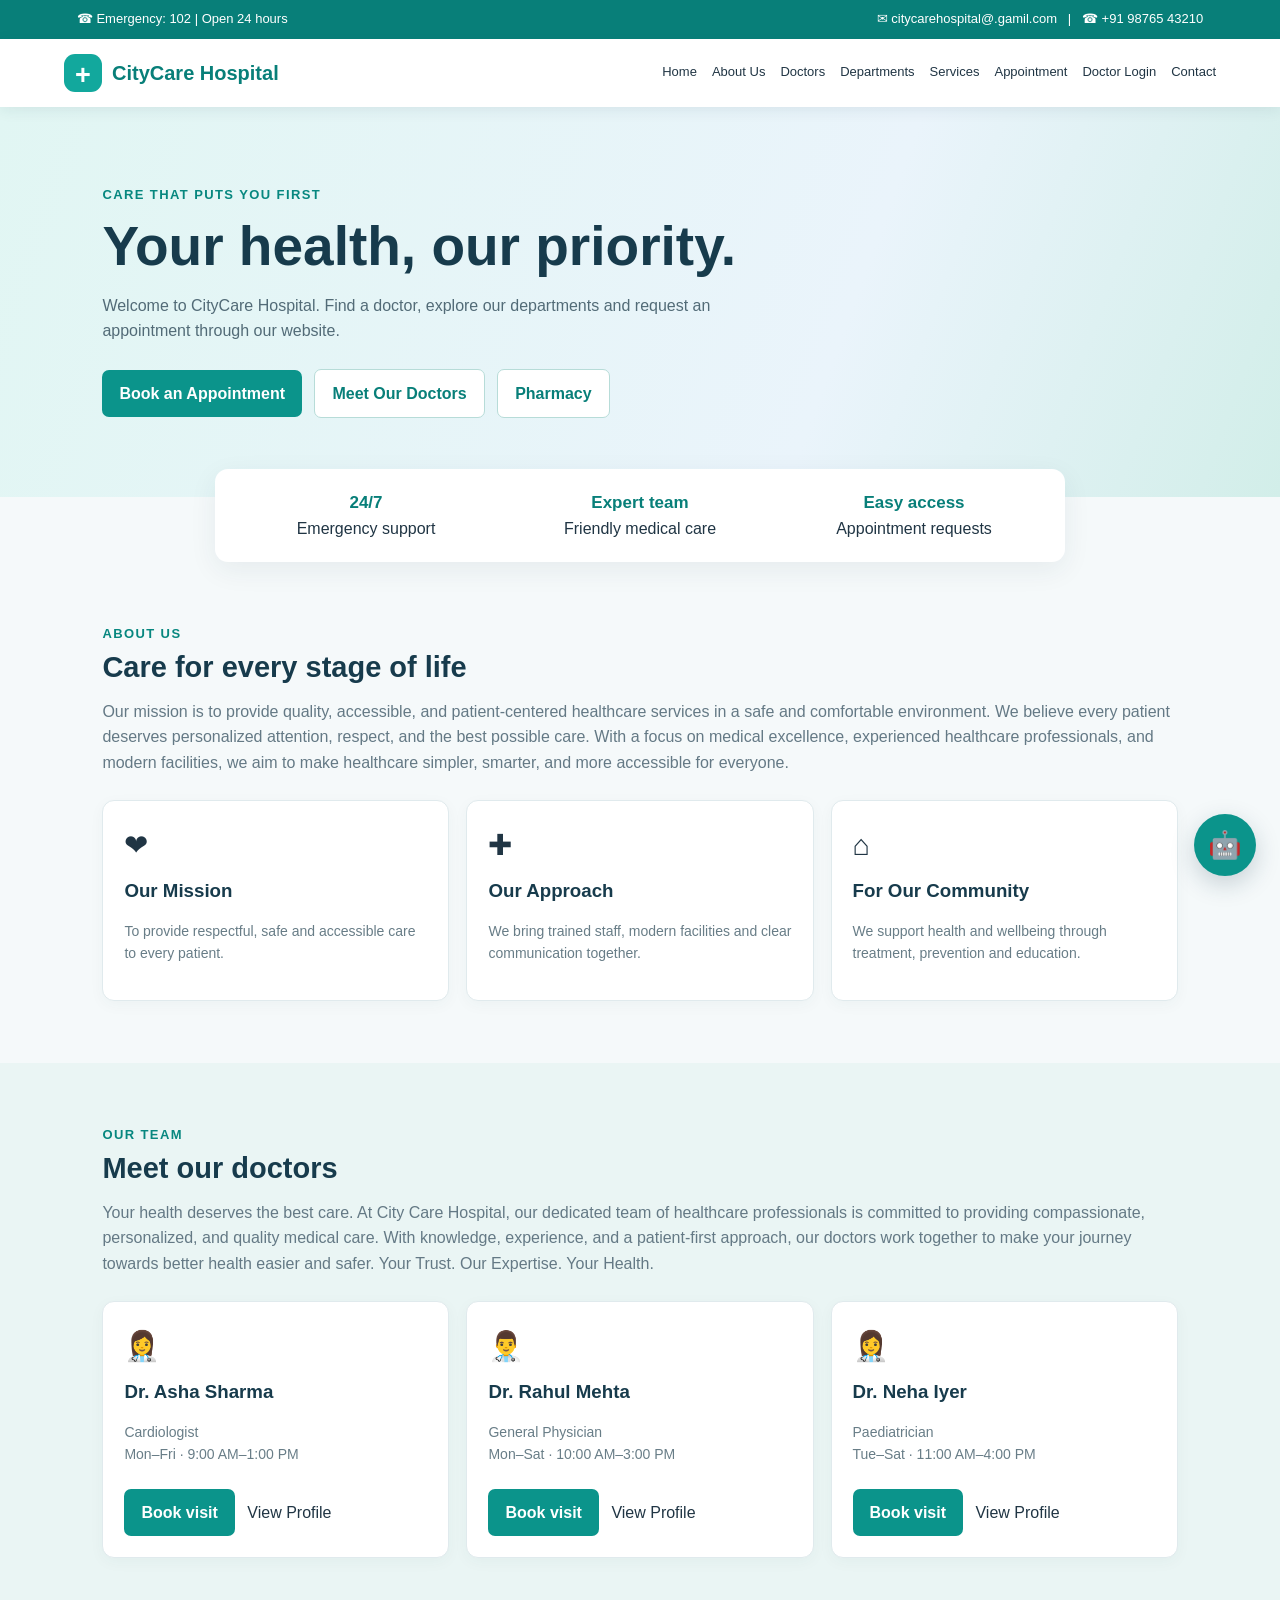
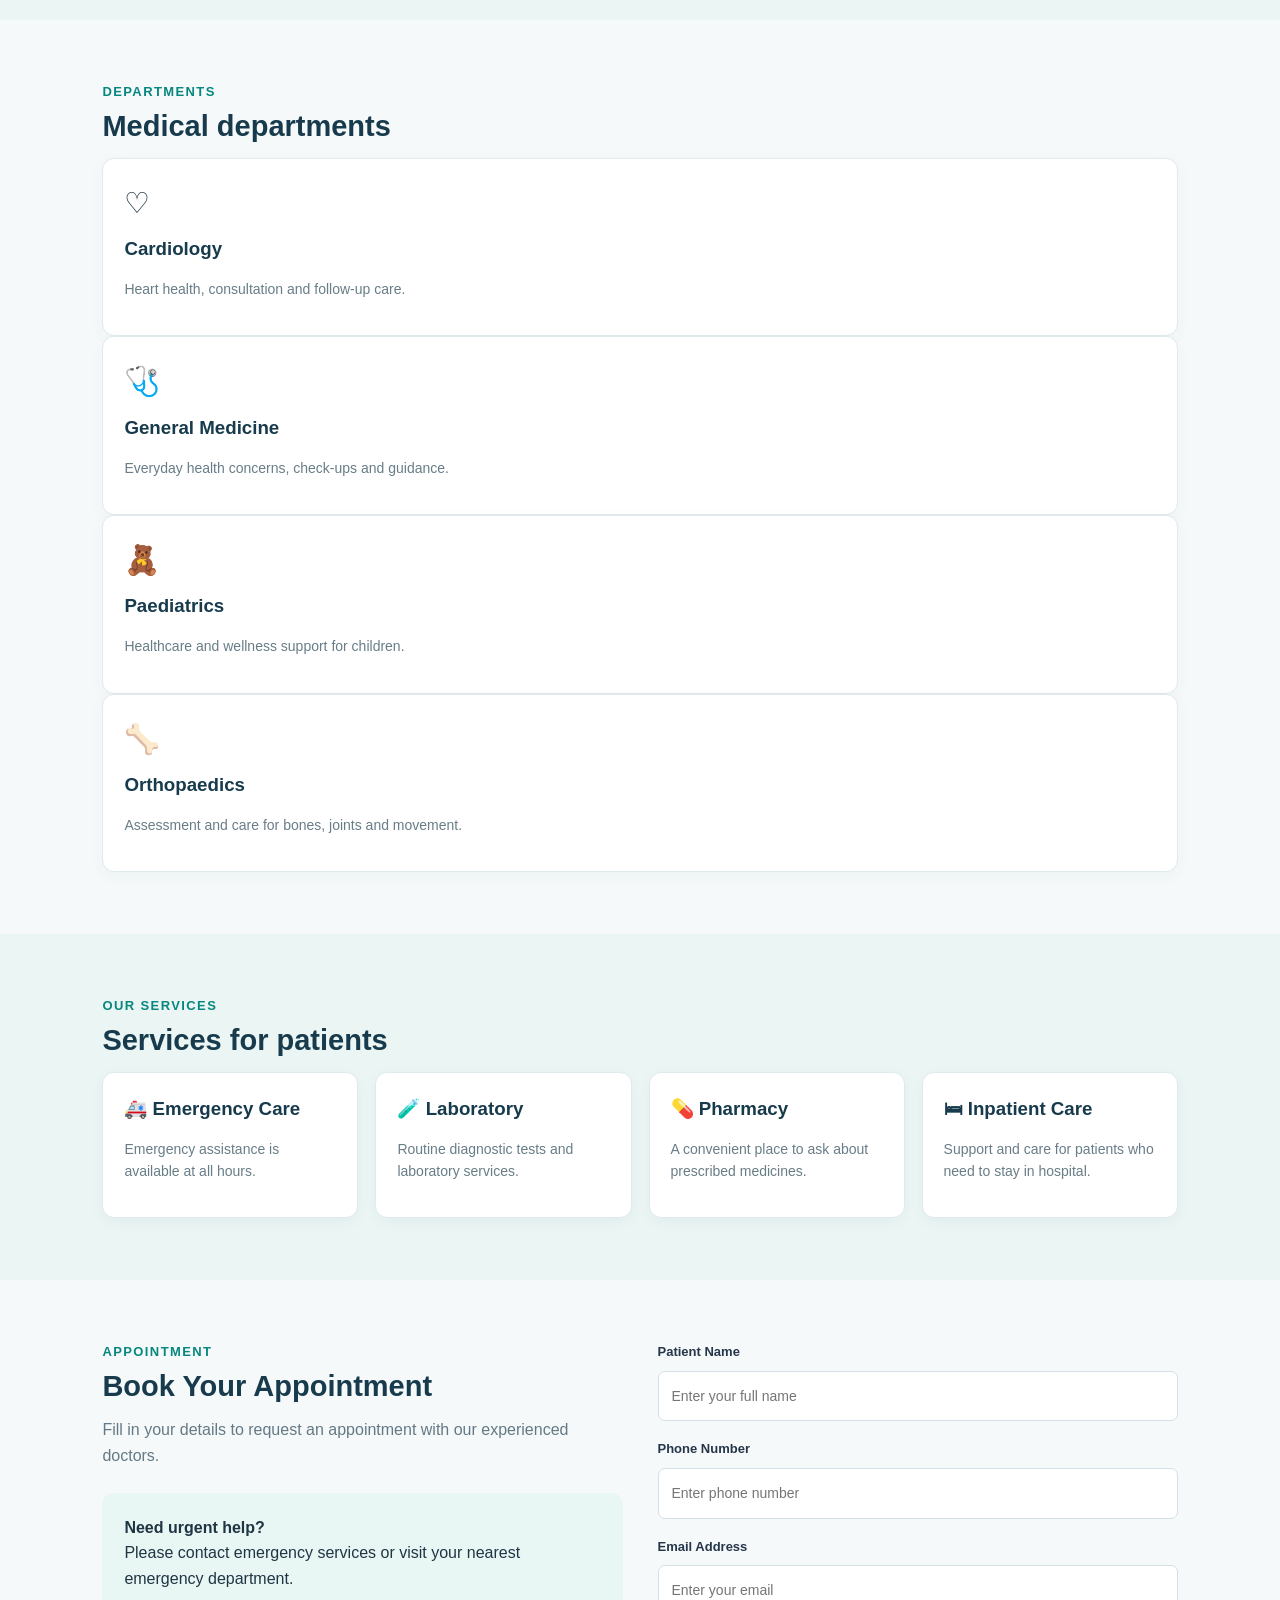
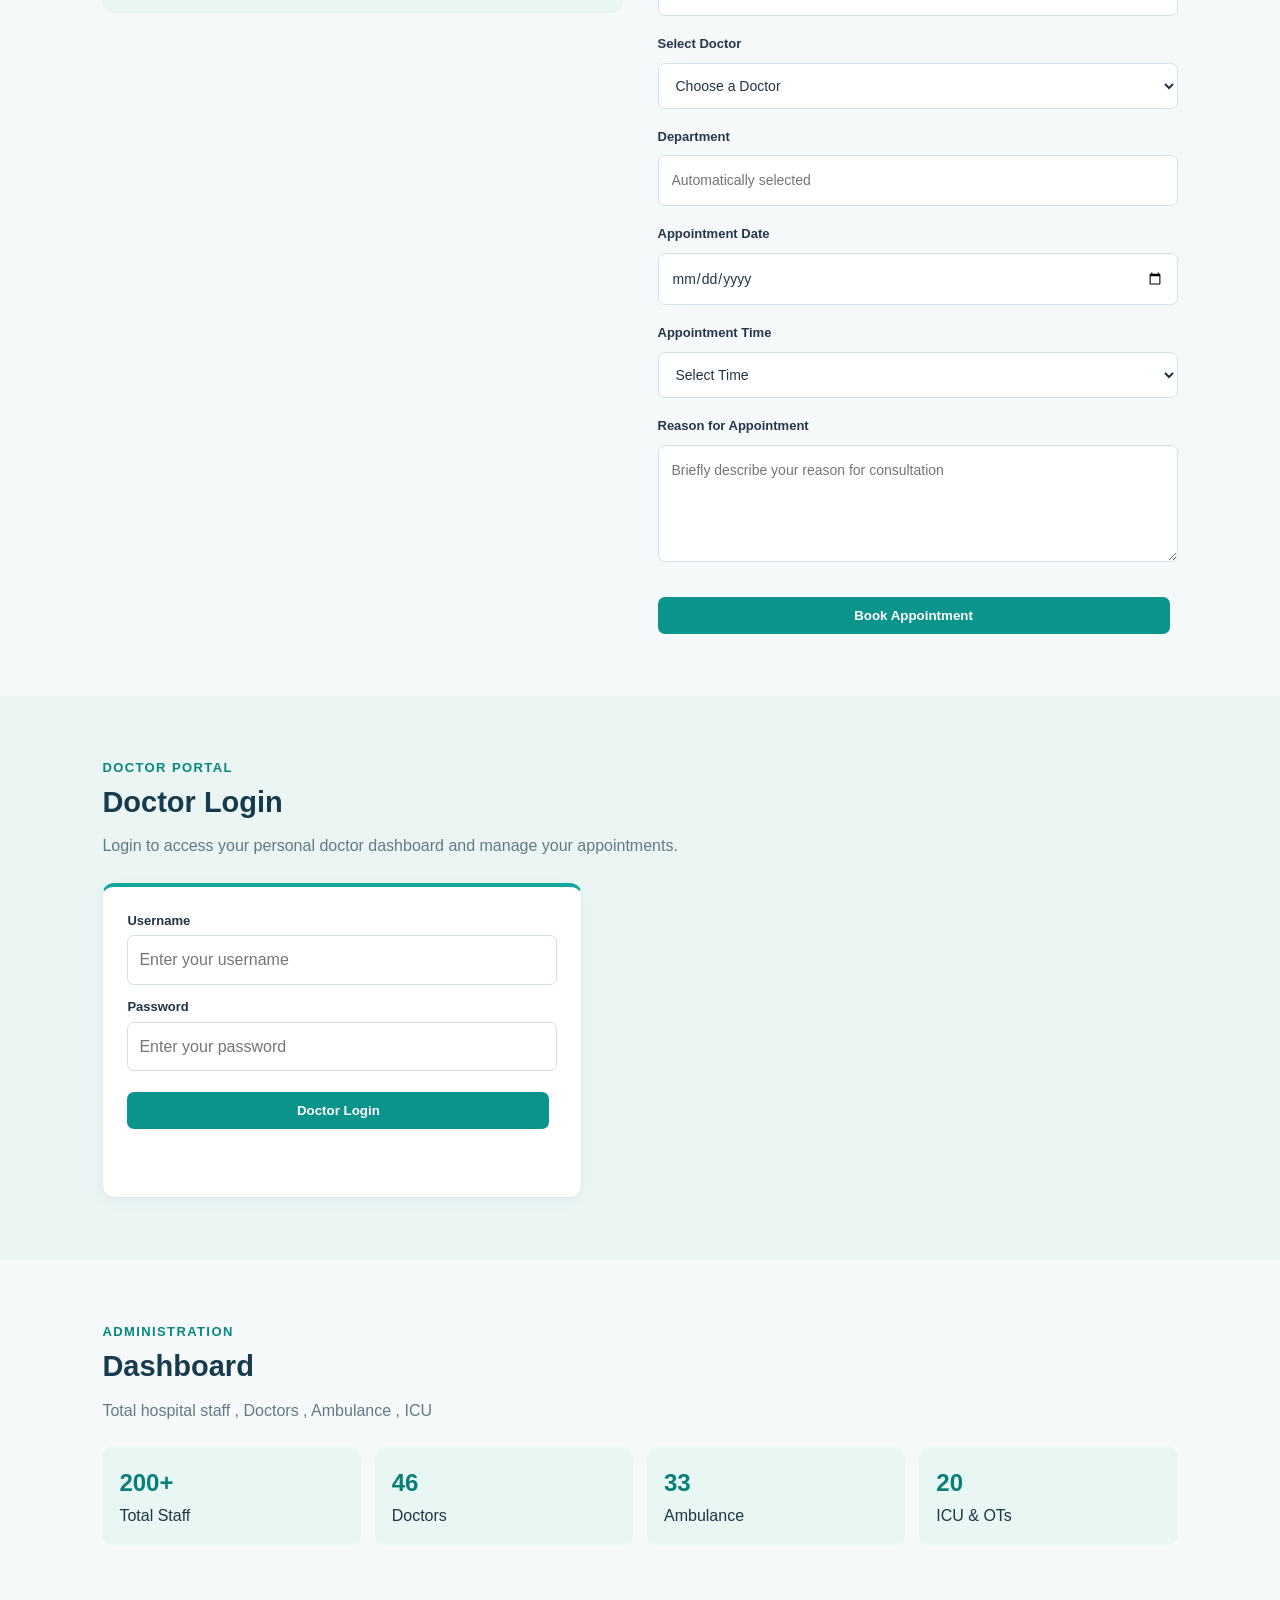
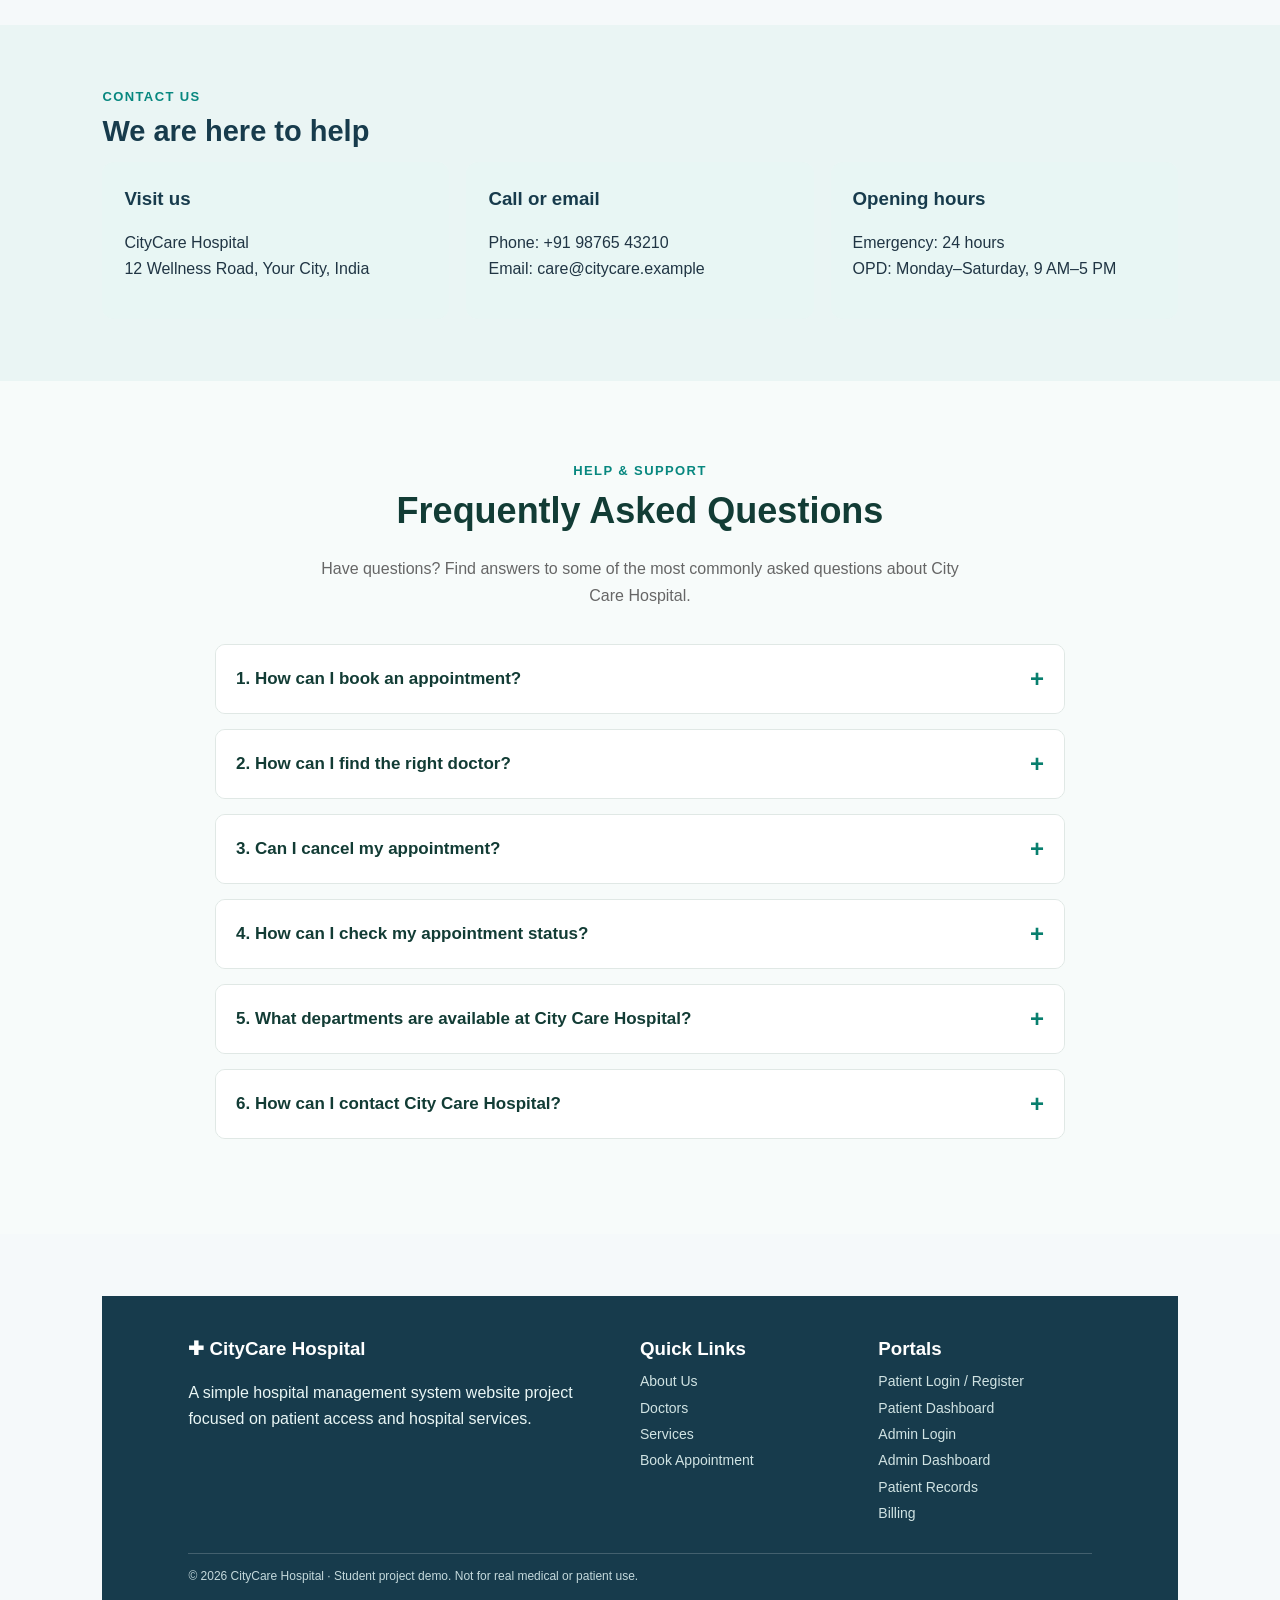
==== index.html @ 428af750 "Add files via upload" ====
<!DOCTYPE html>
<html lang="en">
<head>
    <meta charset="UTF-8">
    <meta name="viewport" content="width=device-width, initial-scale=1.0">
    <title>Document</title>
    <link rel="stylesheet" href="style.css">
</head>
<body>
    <div class="topbar">
        <span>☎ Emergency: 102 | Open 24 hours</span>
        <span>✉ citycarehospital@.gamil.com &nbsp; | &nbsp; ☎ +91 98765 43210</span>
    </div>

  <header>
    <nav>
      <a class="brand" href="#home"><span class="brand-mark">+</span> CityCare Hospital</a>
      <div class="links">
        <a href="#home">Home</a>
        <a href="#about">About Us</a>
        <a href="#doctors">Doctors</a>
        <a href="#departments">Departments</a>
        <a href="#services">Services</a>
        <a href="#appointment">Appointment</a>
        <a href="#doctor-login">Doctor Login</a>
        <a href="#contact">Contact</a>

      </div>
    </nav>
  </header>

  <main>
    <section class="hero" id="home">


        <div class="hero-content">
        <div class="eyebrow"> Care that puts you first </div>
        <h1>Your health, our priority.</h1>
        <p>Welcome to CityCare Hospital. Find a doctor, explore our departments and request an appointment through
            our website. </p>
        <a class="button" href="#appointment">Book an Appointment</a>
        <a class="button light" href="#doctors">Meet Our Doctors</a>
        <a class="button pharmacy" href="pharmacy.html"> Pharmacy </a>
        </div>
    </section>


    <div class="quick">
        <div>
        <strong>24/7</strong>Emergency support
        </div>

        <div>
        <strong>Expert team</strong>Friendly medical care
        </div>

        <div>
        <strong>Easy access</strong>Appointment requests
        </div>
    </div>

<!-- About Section -->

    <section id="about">
      <div class="eyebrow">About us</div>
      <h2>Care for every stage of life</h2>
      <p class="section-intro">Our mission is to provide quality, accessible, and patient-centered healthcare services in a safe and comfortable environment.
                               We believe every patient deserves personalized attention, respect, and the best possible care.
                               With a focus on medical excellence, experienced healthcare professionals, and modern facilities, we aim to make healthcare simpler,
                               smarter, and more accessible for everyone.</p>
      

      <div class="grid">
        <article class="card"> 
         <div class="icon">❤</div>
         <h3>Our Mission</h3>
         <p class="muted">To provide respectful, safe and accessible care to every patient.</p> 
        </article>

        <article class="card">
            <div class="icon">✚</div>
            <h3>Our Approach</h3>
            <p class="muted">We bring trained staff, modern facilities and clear communication together.</p>
        </article>
        
        <article class="card">
            <div class="icon">⌂</div>
            <h3>For Our Community</h3>
            <p class="muted">We support health and wellbeing through treatment, prevention and education.</p>
        </article>
      </div>

    </section>


<!-- Doctor Section -->

    <section class="tint" id="doctors">
      <div class="eyebrow">Our team</div>
      <h2>Meet our doctors</h2>

      <p class="section-intro"> Your health deserves the best care. At City Care Hospital, our dedicated team of healthcare 
        professionals is committed to providing compassionate, personalized, and quality medical care.    
        With knowledge, experience, and a patient-first approach, our doctors work together to make your journey towards better health easier and safer.
        Your Trust. Our Expertise. Your Health.
      </p>   

      <div class="grid">
        <article class="card">
            <div class="icon">👩‍⚕️</div>
            <h3>Dr. Asha Sharma</h3>
            <p class="muted">Cardiologist<br>Mon–Fri · 9:00 AM–1:00 PM</p>
            <a class="button" href="#appointment">Book visit</a>
            <a href="asha_profile.html"> View Profile</a>
        </article>
        
        <article class="card">
            <div class="icon">👨‍⚕️</div>
            <h3>Dr. Rahul Mehta</h3>
            <p class="muted">General Physician<br>Mon–Sat · 10:00 AM–3:00 PM</p>
            <a class="button" href="#appointment">Book visit</a>
            <a href="rahul_profile.html">View Profile</a>

        </article>
        
        <article class="card">
            <div class="icon">👩‍⚕️</div>
            <h3>Dr. Neha Iyer</h3>
            <p class="muted">Paediatrician<br>Tue–Sat · 11:00 AM–4:00 PM</p>
            <a class="button" href="#appointment">Book visit</a>
            <a href="doctor-neha.html">View Profile</a>
        </article>
      </div>
    </section>


<!-- Departments Section -->


  <section id="departments">
    <article>
      <div class="eyebrow">Departments</div>
      <h2>Medical departments</h2>

      <article class="card">
       <div class="icon">♡</div>
       <h3>Cardiology</h3>
       <p class="muted">Heart health, consultation and follow-up care.</p>
      </article>
    
     <article class="card">
        <div class="icon">🩺</div>
        <h3>General Medicine</h3>
        <p class="muted">Everyday health concerns, check-ups and guidance.</p>
     </article>
    
     <article class="card">
        <div class="icon">🧸</div>
        <h3>Paediatrics</h3>
        <p class="muted">Healthcare and wellness support for children.</p>
     </article>
    
     <article class="card">
        <div class="icon">🦴</div>
        <h3>Orthopaedics</h3>
        <p class="muted">Assessment and care for bones, joints and movement.</p>
     </article>
    </section>


    <!-- Services Section -->

    <section class="tint" id="services">
      <div class="eyebrow">Our services</div>
      <h2>Services for patients</h2>

      
    <div class="grid">
       <article class="card">
         <h3>🚑 Emergency Care</h3>
         <p class="muted">Emergency assistance is available at all hours.</p>
       </article>     

       <article class="card">
         <h3>🧪 Laboratory</h3>
         <p class="muted">Routine diagnostic tests and laboratory services.</p>
       </article>

       <article class="card">
         <h3>💊 Pharmacy</h3>
         <p class="muted">A convenient place to ask about prescribed medicines.</p>
       </article>

       <article class="card">
         <h3>🛏 Inpatient Care</h3>
         <p class="muted">Support and care for patients who need to stay in hospital.</p>
       </article>
     </div>
    </section>

  
<!-- Appointment Section -->

<section id="appointment">

    <div class="appointment-layout">

        <div>
            <div class="eyebrow">Appointment</div>

            <h2>Book Your Appointment</h2>

            <p class="section-intro">
                Fill in your details to request an appointment
                with our experienced doctors.
            </p>

            <div class="contact-box">
                <strong>Need urgent help?</strong>
                <br>
                Please contact emergency services or visit
                your nearest emergency department.
            </div>
        </div>

        <form id="appointmentForm">

            <div>
                <label for="app-name">Patient Name</label>
                <input
                    type="text"
                    id="app-name"
                    placeholder="Enter your full name"
                    required>
            </div>

            <div>
                <label for="app-phone">Phone Number</label>
                <input
                    type="tel"
                    id="app-phone"
                    placeholder="Enter phone number"
                    pattern="[0-9]{10}"
                    maxlength="10"
                    required>
            </div>

            <div>
                <label for="app-email">Email Address</label>
                <input
                    type="email"
                    id="app-email"
                    placeholder="Enter your email"
                    required>
            </div>

            <div>
                <label for="app-doctor">Select Doctor</label>

                <select id="app-doctor" required>

                    <option value="">Choose a Doctor</option>

                    <option value="Dr. Asha Sharma"
                        data-department="Cardiology">
                        Dr. Asha Sharma - Cardiologist
                    </option>

                    <option value="Dr. Rahul Mehta"
                        data-department="General Medicine">
                        Dr. Rahul Mehta - General Physician
                    </option>

                    <option value="Dr. Neha Iyer"
                        data-department="Paediatrics">
                        Dr. Neha Iyer - Paediatrician
                    </option>

                </select>
            </div>

            <div>
                <label for="app-dept">Department</label>

                <input
                    type="text"
                    id="app-dept"
                    placeholder="Automatically selected"
                    readonly
                    required>
            </div>

            <div>
                <label for="app-date">Appointment Date</label>

                <input
                    type="date"
                    id="app-date"
                    required>
            </div>

            <div>
                <label for="app-time">Appointment Time</label>

                <select id="app-time" required>

                    <option value="">Select Time</option>

                    <option value="09:00 AM">09:00 AM</option>
                    <option value="10:00 AM">10:00 AM</option>
                    <option value="11:00 AM">11:00 AM</option>
                    <option value="12:00 PM">12:00 PM</option>
                    <option value="01:00 PM">01:00 PM</option>
                    <option value="02:00 PM">02:00 PM</option>
                    <option value="03:00 PM">03:00 PM</option>
                    <option value="04:00 PM">04:00 PM</option>

                </select>
            </div>

            <div>
                <label for="app-reason">
                    Reason for Appointment
                </label>

                <textarea
                    id="app-reason"
                    placeholder="Briefly describe your reason for consultation"
                    rows="4"
                    required></textarea>
            </div>

            <button class="button" type="submit">
                Book Appointment
            </button>

        </form>

    </div>

</section>


    

  
 <!-- Dashboard Statistics -->



    <!-- HIDDEN APPOINTMENT TABLE -->
    <div id="adminAppointmentsContainer" style="display: none;">

        <h2>Appointment Records</h2>
        <p>Manage all patient appointment requests.</p>

        <div class="table-container">
            <table>
                <thead>
                    <tr>
                        <th>Appointment ID</th>
                        <th>Patient Name</th>
                        <th>Phone</th>
                        <th>Email</th>
                        <th>Doctor</th>
                        <th>Department</th>
                        <th>Date</th>
                        <th>Time</th>
                        <th>Status</th>
                        <th>Action</th>
                    </tr>
                </thead>

                <tbody id="admin-appointment-records">
                    <tr>
                        <td colspan="10">No records found.</td>
                    </tr>
                </tbody>
            </table>
        </div>

    </div>

</div>

<!-- DOCTOR LOGIN -->
<section class="tint" id="doctor-login">

    <div class="eyebrow">Doctor Portal</div>
    <h2>Doctor Login</h2>

    <p class="section-intro">
        Login to access your personal doctor dashboard
        and manage your appointments.
    </p>

    <div class="card portal-card" style="max-width:480px">

        <form id="doctorLoginForm">

            <div>
                <label for="doctor-username">Username</label>
                <input
                    type="text"
                    id="doctor-username"
                    placeholder="Enter your username"
                    required>
            </div>

            <div>
                <label for="doctor-password">Password</label>
                <input
                    type="password"
                    id="doctor-password"
                    placeholder="Enter your password"
                    required>
            </div>

            <button class="button" type="submit">
                Doctor Login
            </button>

            <p id="doctor-login-message"></p>

        </form>

    </div>
</section>


<!-- DOCTOR DASHBOARD -->
<section id="doctor-dashboard" style="display:none">

    <div class="eyebrow">Doctor Portal</div>

    <h2 id="doctor-welcome">Welcome Doctor</h2>

    <p class="section-intro">
        Manage your upcoming appointments here.
    </p>

    <div class="dash-grid">

        <div class="stat">
            <strong id="doctor-total">0</strong>
            Total Appointments
        </div>

        <div class="stat">
            <strong id="doctor-pending">0</strong>
            Pending Requests
        </div>

        <div class="stat">
            <strong id="doctor-completed">0</strong>
            Completed Appointments
        </div>

    </div>

    <h3>My Appointments</h3>

    <div style="overflow-x:auto">

        <table>
            <thead>
                <tr>
                    <th>Patient Name</th>
                    <th>Phone</th>
                    <th>Date</th>
                    <th>Time</th>
                    <th>Department</th>
                    <th>Status</th>
                    <th>Action</th>
                </tr>
            </thead>

            <tbody id="doctor-appointment-records">
                <tr>
                    <td colspan="7">No appointments found.</td>
                </tr>
            </tbody>

        </table>

    </div>

    <button class="button" id="doctor-logout">
        Logout
    </button>

</section>



    <section id="admin-dashboard">
      <div class="eyebrow">Administration </div>
      <h2>  Dashboard </h2>
      <p class="section-intro">Total  hospital staff , Doctors , Ambulance , ICU  </p>
     <div class="dash-grid">
       <div class="stat"><strong>200+</strong> Total Staff </div>
       <div class="stat"><strong>46</strong>Doctors</div>
       <div class="stat"><strong>33</strong>Ambulance</div>
       <div class="stat"><strong>20</strong> ICU & OTs</div>
      </div>
    </section>

 
    <section class="tint" id="contact">
      <div class="eyebrow">Contact us</div>
      <h2>We are here to help</h2>
      <div class="grid">
        <div class="contact-box">
          <h3>Visit us</h3>
          <p>CityCare Hospital<br>12 Wellness Road, Your City, India</p>
        </div>
        <div class="contact-box">
          <h3>Call or email</h3>
          <p>Phone: +91 98765 43210<br>Email: care@citycare.example</p>
        </div>
        <div class="contact-box">
          <h3>Opening hours</h3>
          <p>Emergency: 24 hours<br>OPD: Monday–Saturday, 9 AM–5 PM</p>
        </div>
      </div>
    </section>
  </main>



<!-- FAQ -->

<!-- FAQ SECTION -->
<section class="faq-section" id="faq">

    <div class="eyebrow">HELP & SUPPORT</div>

    <h2>Frequently Asked Questions</h2>

    <p class="faq-intro">
        Have questions? Find answers to some of the most
        commonly asked questions about City Care Hospital.
    </p>

    <div class="faq-container">

        <div class="faq-item">
            <button class="faq-question">
                1. How can I book an appointment?
                <span>+</span>
            </button>
            <div class="faq-answer">
                <p>
                    You can book an appointment through our online
                    appointment booking form by selecting a doctor,
                    department, date and preferred time.
                </p>
            </div>
        </div>

        <div class="faq-item">
            <button class="faq-question">
                2. How can I find the right doctor?
                <span>+</span>
            </button>
            <div class="faq-answer">
                <p>
                    Visit our Doctors section to explore available
                    doctors, their specializations and profiles.
                </p>
            </div>
        </div>

        <div class="faq-item">
            <button class="faq-question">
                3. Can I cancel my appointment?
                <span>+</span>
            </button>
            <div class="faq-answer">
                <p>
                    Yes, you can contact the hospital administration
                    to request cancellation of your appointment.
                </p>
            </div>
        </div>

        <div class="faq-item">
            <button class="faq-question">
                4. How can I check my appointment status?
                <span>+</span>
            </button>
            <div class="faq-answer">
                <p>
                    You can log in to your patient dashboard to
                    check your appointment details and status.
                </p>
            </div>
        </div>

        <div class="faq-item">
            <button class="faq-question">
                5. What departments are available at City Care Hospital?
                <span>+</span>
            </button>
            <div class="faq-answer">
                <p>
                    You can explore our Departments section to
                    learn about the medical departments and
                    available healthcare services.
                </p>
            </div>
        </div>

        <div class="faq-item">
            <button class="faq-question">
                6. How can I contact City Care Hospital?
                <span>+</span>
            </button>
            <div class="faq-answer">
                <p>
                    Visit our Contact section to find the hospital's
                    contact information and other support details.
                </p>
            </div>
        </div>

    </div>

</section>



     <!-- ===== AI CARE CHATBOT ===== -->
  <button class="ai-care-toggle" id="aiCareToggle" aria-label="Open AI CARE" title="AI CARE">🤖</button>

  <div class="ai-care-window" id="aiCareWindow" role="dialog" aria-label="AI CARE chatbot">
    <div class="ai-care-header">
      <div class="ai-care-title">
        <div class="ai-care-avatar">✚</div>
        <div>
          <strong>AI CARE</strong>
          <small>CityCare Patient Support</small>
        </div>
      </div>
      <button class="ai-care-close" id="aiCareClose" aria-label="Close">×</button>
    </div>

    <div class="ai-care-messages" id="aiCareMessages">
      <div class="ai-care-message bot">
        Hello! I'm AI CARE, your CityCare Hospital assistant. I can help with doctors, departments, hospital services and appointments. How can I help you?
      </div>
    </div>

    <div class="ai-care-quick">
      <button type="button" data-message="Show me the doctors available at CityCare Hospital.">Doctors</button>
      <button type="button" data-message="What departments are available?">Departments</button>
      <button type="button" data-message="How can I request an appointment?">Appointment</button>
      <button type="button" data-message="What are the hospital opening hours?">Hours</button>
    </div>

    <form class="ai-care-form" id="aiCareForm">
      <input id="aiCareInput" autocomplete="off" placeholder="Ask AI CARE..." maxlength="1000" required>
      <button id="aiCareSend" type="submit" aria-label="Send">➤</button>
    </form>
    <div class="ai-care-disclaimer">AI CARE provides general support and does not replace a qualified healthcare professional.</div>
  </div>

  <section>


 <footer>
    <div class="footer-grid">
      <div>
        <h3>✚ CityCare Hospital</h3>
        <p>A simple hospital management system website project focused on patient access and hospital services.</p>
      </div>
      <div>
        <h3>Quick Links</h3>
        <a href="#about">About Us</a>
        <a href="#doctors">Doctors</a>
        <a href="#services">Services</a>
        <a href="#appointment">Book Appointment</a>
      </div>
      <div>
        <h3>Portals</h3>
        <a href="#patient-login">Patient Login / Register</a>
        <a href="#patient-dashboard">Patient Dashboard</a>
        <a href="#admin-login">Admin Login</a>
        <a href="#admin-dashboard">Admin Dashboard</a>
        <a href="#patient-records">Patient Records</a>
        <a href="#billing">Billing</a>
      </div>
    </div>

    <div class="copyright">© 2026 CityCare Hospital · Student project demo. Not for real medical or patient use.</div>
</footer>


<!-- JavaScript -->


    <script>
    function demoSubmit(event, formName) {
      event.preventDefault();
      alert(formName + ' form demo: connect a secure backend to process this information.');
    }

// ==================================
// CITYCARE APPOINTMENT MANAGEMENT
// ==================================


// Get HTML Elements

const appointmentForm =
document.getElementById("appointmentForm");

const doctorSelect =
document.getElementById("app-doctor");

const departmentInput =
document.getElementById("app-dept");

const dateInput =
document.getElementById("app-date");


// Set minimum appointment date to today

const today = new Date().toISOString().split("T")[0];

dateInput.min = today;


// Automatically select Department

doctorSelect.addEventListener("change", function() {

    const selectedOption =
    doctorSelect.options[doctorSelect.selectedIndex];

    const department =
    selectedOption.dataset.department || "";

    departmentInput.value = department;

});


// Get Existing Appointments

function getAppointments() {

    return JSON.parse(
        localStorage.getItem("citycareAppointments")
    ) || [];

}


// Save Appointments

function saveAppointments(appointments) {

    localStorage.setItem(
        "citycareAppointments",
        JSON.stringify(appointments)
    );

}


// Book Appointment

appointmentForm.addEventListener("submit", function(event) {

    event.preventDefault();

    // Collect Patient Information

    const patientName =
    document.getElementById("app-name").value.trim();

    const patientPhone =
    document.getElementById("app-phone").value.trim();

    const patientEmail =
    document.getElementById("app-email").value.trim();

    const doctorName =
    doctorSelect.value;

    const department =
    departmentInput.value;

    const appointmentDate =
    dateInput.value;

    const appointmentTime =
    document.getElementById("app-time").value;

    const reason =
    document.getElementById("app-reason").value.trim();


    // Check Appointment Date

    if (appointmentDate < today) {

        alert("Please select a valid future date.");

        return;

    }


    // Create Appointment Object

    const appointment = {

        id: "APT-" + Date.now(),

        patientName: patientName,

        phone: patientPhone,

        email: patientEmail,

        doctor: doctorName,

        department: department,

        date: appointmentDate,

        time: appointmentTime,

        reason: reason,

        status: "Requested",

        bookingDate: new Date().toLocaleString()

    };


    // Get Previous Records

    const appointments = getAppointments();


    // Add New Appointment

    appointments.push(appointment);


    // Store in Local Storage

    saveAppointments(appointments);


    // Success Message

    alert(
        "Appointment Request Submitted Successfully!\n\n" +
        "Patient: " + patientName + "\n" +
        "Doctor: " + doctorName + "\n" +
        "Date: " + appointmentDate + "\n" +
        "Time: " + appointmentTime
    );


    // Reset Form

    appointmentForm.reset();

    departmentInput.value = "";


    // Update Dashboard

    displayAppointments();

});


// ==================================
// DISPLAY APPOINTMENTS IN DASHBOARD
// ==================================

function displayAppointments() {

    const appointments = getAppointments();

    const tableBody =
    document.getElementById("appointmentRecords");


    // Update Dashboard Statistics

    document.getElementById("total-appointments").textContent =
    appointments.length;

    document.getElementById("pending-appointments").textContent =
    appointments.filter(a => a.status === "Requested").length;

    document.getElementById("completed-appointments").textContent =
    appointments.filter(a => a.status === "Completed").length;


    // Empty Dashboard

    if (appointments.length === 0) {

        tableBody.innerHTML = `
            <tr>
                <td colspan="7">
                    No appointments booked yet.
                </td>
            </tr>
        `;

        return;

    }


    // Display Appointment Records

    tableBody.innerHTML = "";

    appointments.forEach(function(appointment) {

        const row = document.createElement("tr");

        const values = [
            appointment.patientName,
            appointment.doctor,
            appointment.department,
            appointment.date,
            appointment.time,
            appointment.phone,
            appointment.status
        ];

        values.forEach(function(value) {

            const cell = document.createElement("td");

            cell.textContent = value;

            row.appendChild(cell);

        });

        tableBody.appendChild(row);

    });

}


// Load Appointments When Website Opens

document.addEventListener("DOMContentLoaded", function() {

    displayAppointments();

});

    // ===== AI CARE CHATBOT =====
    const aiCareToggle = document.getElementById('aiCareToggle');
    const aiCareWindow = document.getElementById('aiCareWindow');
    const aiCareClose = document.getElementById('aiCareClose');
    const aiCareMessages = document.getElementById('aiCareMessages');
    const aiCareForm = document.getElementById('aiCareForm');
    const aiCareInput = document.getElementById('aiCareInput');
    const aiCareSend = document.getElementById('aiCareSend');

    // Keep a small conversation history in the browser.
    const aiCareHistory = [];

    function addAiCareMessage(text, role) {
      const bubble = document.createElement('div');
      bubble.className = 'ai-care-message ' + role;
      bubble.textContent = text;
      aiCareMessages.appendChild(bubble);
      aiCareMessages.scrollTop = aiCareMessages.scrollHeight;
    }

    function setAiCareBusy(busy) {
      aiCareInput.disabled = busy;
      aiCareSend.disabled = busy;
      aiCareSend.textContent = busy ? '…' : '➤';
    }

    async function sendToAiCare(message) {
      addAiCareMessage(message, 'user');
      aiCareHistory.push({ role: 'user', content: message });
      setAiCareBusy(true);

      try {
        const response = await fetch('/api/chat', {     <!-- JS typing to send the users meggage here-->
          method: 'POST',
          headers: { 'Content-Type': 'application/json' },
          body: JSON.stringify({
            message,
            history: aiCareHistory.slice(-10)
          })
        });

        const data = await response.json();

        if (!response.ok) {
          throw new Error(data.error || 'Unable to contact AI CARE.');
        }

        addAiCareMessage(data.reply, 'bot');
        aiCareHistory.push({ role: 'assistant', content: data.reply });
      } catch (error) {
        addAiCareMessage(
          'I could not connect to the AI service right now. Please try again, or contact CityCare Hospital directly.',
          'bot'
        );
        console.error('AI CARE error:', error);
      } finally {
        setAiCareBusy(false);
        aiCareInput.focus();
      }
    }

    aiCareToggle.addEventListener('click', () => {
      aiCareWindow.classList.toggle('open');
      if (aiCareWindow.classList.contains('open')) aiCareInput.focus();
    });

    aiCareClose.addEventListener('click', () => {
      aiCareWindow.classList.remove('open');
    });

    aiCareForm.addEventListener('submit', (event) => {
      event.preventDefault();
      const message = aiCareInput.value.trim();
      if (!message) return;
      aiCareInput.value = '';
      sendToAiCare(message);
    });

    document.querySelectorAll('.ai-care-quick button').forEach((button) => {
      button.addEventListener('click', () => {
        sendToAiCare(button.dataset.message);
      });
    });

// ==================================
// DOCTOR LOGIN SYSTEM
// ==================================

// Demo doctor accounts
const doctors = [
    {
        username: "asha",
        password: "asha123",
        name: "Dr. Asha Sharma",
        department: "Cardiology"
    },

    {
        username: "rahul",
        password: "rahul123",
        name: "Dr. Rahul Mehta",
        department: "General Medicine"
    },

    {
        username: "neha",
        password: "neha123",
        name: "Dr. Neha Iyer",
        department: "Paediatrics"
    }
];

let loggedInDoctor = null;


// Get stored appointments
function getDoctorAppointments() {

    return JSON.parse(
        localStorage.getItem("citycareAppointments") || "[]"
    );

}


// Doctor Login
document.getElementById("doctorLoginForm")
.addEventListener("submit", function(event) {

    event.preventDefault();

    const username =
        document.getElementById("doctor-username").value.trim();

    const password =
        document.getElementById("doctor-password").value;

    const message =
        document.getElementById("doctor-login-message");

    const doctor = doctors.find(function(item) {

        return item.username === username &&
               item.password === password;

    });

    if (doctor) {

        loggedInDoctor = doctor;

        document.getElementById("doctor-login").style.display = "none";

        document.getElementById("doctor-dashboard").style.display = "block";

        document.getElementById("doctor-welcome").textContent =
            "Welcome, " + doctor.name;

        displayDoctorAppointments();

    }

    else {

        message.textContent = "Invalid username or password.";

        message.style.color = "red";

    }

});


// Display doctor's appointments
function displayDoctorAppointments() {

    if (!loggedInDoctor) return;

    const appointments = getDoctorAppointments();

    // Only show appointments for the logged-in doctor
    const myAppointments = appointments.filter(function(appointment) {

        return appointment.doctor === loggedInDoctor.name;

    });

    const today = new Date().toISOString().split("T")[0];

    const upcoming = myAppointments.filter(function(appointment) {

        return appointment.date >= today &&
               appointment.status !== "Completed";

    });

    const pending = myAppointments.filter(function(appointment) {

        return appointment.status === "Requested";

    });

    const completed = myAppointments.filter(function(appointment) {

        return appointment.status === "Completed";

    });

    document.getElementById("doctor-total").textContent =
        myAppointments.length;

    document.getElementById("doctor-pending").textContent =
        pending.length;

    document.getElementById("doctor-completed").textContent =
        completed.length;

    const tbody = document.getElementById(
        "doctor-appointment-records"
    );

    tbody.innerHTML = "";

    if (myAppointments.length === 0) {

        const row = tbody.insertRow();

        const cell = row.insertCell();

        cell.colSpan = 7;
        cell.textContent = "No appointments found.";

        return;

    }

    myAppointments.sort(function(a, b) {
        return a.date.localeCompare(b.date);
    });

    myAppointments.forEach(function(appointment) {

        const row = tbody.insertRow();

        const values = [
            appointment.patientName,
            appointment.phone,
            appointment.date,
            appointment.time,
            appointment.department,
            appointment.status
        ];

        values.forEach(function(value) {

            const cell = row.insertCell();

            cell.textContent = value || "-";

        });

        const actionCell = row.insertCell();

        if (appointment.status === "Completed") {

            actionCell.textContent = "Completed";

        } else {

            const confirmButton = document.createElement("button");

            confirmButton.textContent = "Confirm";

            confirmButton.type = "button";

            confirmButton.addEventListener("click", function() {

                updateDoctorAppointment(
                    appointment.id,
                    "Confirmed"
                );

            });

            actionCell.appendChild(confirmButton);

            const completeButton = document.createElement("button");

            completeButton.textContent = "Complete";

            completeButton.type = "button";

            completeButton.style.marginLeft = "5px";

            completeButton.addEventListener("click", function() {

                updateDoctorAppointment(
                    appointment.id,
                    "Completed"
                );

            });

            actionCell.appendChild(completeButton);

        }

    });

}


// Update appointment status
function updateDoctorAppointment(id, newStatus) {

    const appointments = getDoctorAppointments();

    const appointment = appointments.find(function(item) {

        return String(item.id) === String(id) &&
               item.doctor === loggedInDoctor.name;

    });

    if (!appointment) return;

    appointment.status = newStatus;

    localStorage.setItem(
        "citycareAppointments",
        JSON.stringify(appointments)
    );

    displayDoctorAppointments();

}


// Doctor Logout
document.getElementById("doctor-logout")
.addEventListener("click", function() {

    loggedInDoctor = null;

    document.getElementById("doctor-dashboard").style.display = "none";

    document.getElementById("doctor-login").style.display = "block";

    document.getElementById("doctorLoginForm").reset();

    document.getElementById("doctor-login-message").textContent = "";

});

// SHOW / HIDE ADMIN APPOINTMENT RECORDS

function toggleAdminAppointments() {

    const container = document.getElementById(
        "adminAppointmentsContainer"
    );

    const button = document.getElementById(
        "toggleAppointmentsBtn"
    );

    if (container.style.display === "none") {

        container.style.display = "block";

        button.textContent = "Hide Appointment Records";

        // Refresh appointment records
        displayAdminAppointments();

    } else {

        container.style.display = "none";

        button.textContent = "View Appointment Records";

    }
}


  </script>
<script src="FAQ.js"></script>

</body>
</html>
---- style.css ----
* { box-sizing: border-box; }

    html {
       scroll-behavior: smooth;
      }


    body {
        margin: 0;
        font-family: Arial,sans-serif;
        color: #203544; 
        background: #f5f9fa; 
        line-height: 1.6;
      }

    a {
       color: inherit;
       text-decoration: none; 
      }


    .topbar {
       padding: 9px 6%; 
       background: #087f79;
        color: white; 
        font-size: 13px; 
        display: flex; 
        justify-content: space-between;
        gap: 15px;
        flex-wrap: wrap; 
        }


    header {
       position: sticky;
       top: 0;
        z-index: 5;
        background: white;
        box-shadow: 0 3px 14px #17394a15;
      }


    nav {
        min-height: 68px;
        padding: 10px 5%; 
        display: flex; 
        align-items: center; 
        justify-content: space-between;
        gap: 20px; 
        flex-wrap: wrap; 
      }


    .brand {
        display: flex;
        align-items: center;
        gap: 10px;
        color: #087f79;
        font-size: 20px;
        font-weight: bold;
      }


    .brand-mark { 
      width: 38px; 
      height: 38px; 
      display: grid;
      place-items: center; 
      border-radius: 11px; 
      color: white;
      background: #12a89d;
      font-size: 27px;
     }


    .links {
        display: flex;
        flex-wrap: wrap; 
        gap: 6px 15px;
        font-size: 13px;
      }


    .links a:hover {
       color: #07877f;
      }


    .hero {
       min-height: 390px; 
       padding: 70px 8%;
       display: flex; 
       align-items: center; 
       background: linear-gradient(110deg,#e1f6f3 0%,#eaf4fb 65%,#d2eee9 100%);
      }


    .hero-content { 
      max-width: 700px; 
    }


    .eyebrow {
       color: #07877f; 
       font-weight: bold;
       text-transform: uppercase;
       letter-spacing: 1.4px; 
       font-size: 13px;
      }

    h1 {
        max-width: 650px;
        margin: 10px 0;
        font-size: clamp(34px,5vw,55px);
        line-height: 1.1; color: #173b4c;
      }

    h2 {
       margin: 0 0 8px;
        color: #173b4c;
        font-size: 29px;       
      }


    h3 {
      margin: 0 0 6px;
      color: #173b4c;
    }


    .hero p { 
      max-width: 610px; color: #526b77;   
    }


    .button { 
      display: inline-block;
       margin: 9px 8px 0 0; 
       padding: 11px 17px;
        border: 0; 
        border-radius: 7px; 
        background: #0b948b; 
        color: white;
         font-weight: bold ;
          cursor: pointer; 
    }

    .button:hover { 
      background: #08756f; 
    }

    .button.light { 
      color: #087f79;
      background: white; 
      border: 1px solid #b7dcd8;
    }

    .button.pharmacy  {
       color: #087f79; 
       background: white;
        border: 1px solid #b7dcd8;
       }


    .quick {
       position: relative;
        width: min(850px,90%);
        margin: -28px auto 0;
        padding: 20px;
        border-radius: 13px;
        display: grid;
        grid-template-columns: repeat(3,1fr); 
        gap: 12px; 
        background: white; 
        box-shadow: 0 8px 28px #193b4b12;
        text-align: center;
      }


    .quick strong { display: block; color: #087f79; font-size: 17px; }
    section { padding: 62px 8%; scroll-margin-top: 90px; }
    .section-intro { margin: 0 0 24px; color: #647985; }
    .grid { display: grid; grid-template-columns: repeat(auto-fit,minmax(210px,1fr)); gap: 17px; }
    .card { padding: 21px; border: 1px solid #e0eaed; border-radius: 12px; background: white; box-shadow: 0 4px 15px #1d46520a; }
    .icon { margin-bottom: 8px; font-size: 29px; }
    .muted { color: #687d87; font-size: 14px; }
    .tint { background: #eaf5f4; }
    .appointment-layout { display: grid; grid-template-columns: 1fr 1fr; gap: 35px; align-items: start; }
    form { display: grid; gap: 12px; }
    label { display: block; margin-bottom: 4px; font-size: 13px; font-weight: bold; }
    input, select, textarea { width: 100%; padding: 11px; border: 1px solid #d4e0e4; border-radius: 7px; background: white; color: #203544; font: inherit; }
    textarea { min-height: 85px; resize: vertical; }
    .portal-grid { display: grid; grid-template-columns: repeat(auto-fit,minmax(280px,1fr)); gap: 18px; }
    .portal-card { padding: 24px; border-top: 4px solid #12a89d; }
    .notice { padding: 11px 13px; border-radius: 7px; background: #fff7df; color: #725915; font-size: 13px; }
    .dash-grid { display: grid; grid-template-columns: repeat(auto-fit,minmax(160px,1fr)); gap: 14px; margin: 18px 0; }
    .stat { padding: 17px; border-radius: 10px; background: #e8f6f4; }
    .stat strong { display: block; color: #087f79; font-size: 24px; }
    table { width: 100%; border-collapse: collapse; margin-top: 15px; background: white; font-size: 14px; }
    th, td { padding: 11px; border: 1px solid #dce7e9; text-align: left; }
    th { background: #e8f6f4; }
    .contact-box { padding: 22px; border-radius: 12px; background: #e8f6f4; }
    footer { padding: 38px 8% 18px; color: #e9f6f5; background: #173b4c; }
    .footer-grid { display: grid; grid-template-columns: 2fr 1fr 1fr; gap: 25px; }
    footer h3 { color: white; }
    footer a { display: block; margin: 4px 0; color: #d0e3e3; font-size: 14px; }
    .copyright { margin-top: 25px; padding-top: 13px; border-top: 1px solid #ffffff30; color: #c4d9dc; font-size: 12px; }
    @media (max-width:700px) { .appointment-layout,.footer-grid { grid-template-columns: 1fr; } .quick { grid-template-columns: 1fr; } nav { justify-content: center; } .links { justify-content: center; } }
  

    .records-toggle-btn {
    
    background: #087f6e;
    color: white;
    padding: 14px 25px;
    border: none;
    border-radius: 8px;
    font-size: 16px;
    font-weight: 600;
    cursor: pointer;
    display: block;
    margin: 20px auto;
    transition: 0.3s;
}

.records-toggle-btn:hover {
    background: #056457;
    transform: translateY(-2px);
}

#adminAppointmentsContainer {
    margin-top: 20px;
    overflow-x: auto;
}

#adminAppointmentsContainer table {
    width: 100%;
    border-collapse: collapse;
}

    /* ===== AI CARE CHATBOT ===== */
    .ai-care-toggle {
      position: fixed;
      right: 24px;
      bottom: 24px;
      z-index: 1000;
      border: 0;
      border-radius: 50%;
      width: 62px;
      height: 62px;
      background: #0b948b;
      color: white;
      font-size: 27px;
      cursor: pointer;
      box-shadow: 0 8px 25px #173b4c35;
    }
    .ai-care-toggle:hover { background: #08756f; }

    .ai-care-window {
      position: fixed;
      right: 24px;
      bottom: 98px;
      z-index: 1000;
      width: min(390px, calc(100vw - 32px));
      height: min(560px, calc(100vh - 125px));
      display: none;
      flex-direction: column;
      overflow: hidden;
      border: 1px solid #dce7e9;
      border-radius: 16px;
      background: white;
      box-shadow: 0 18px 50px #173b4c30;
    }
    .ai-care-window.open { display: flex; }
    .ai-care-header {
      padding: 15px 17px;
      display: flex;
      align-items: center;
      justify-content: space-between;
      background: #087f79;
      color: white;
    }
    .ai-care-title { display: flex; align-items: center; gap: 10px; }
    .ai-care-avatar {
      width: 38px; height: 38px; display: grid; place-items: center;
      border-radius: 50%; background: white; color: #087f79; font-size: 20px;
    }
    .ai-care-title strong { display: block; }
    .ai-care-title small { opacity: .85; }
    .ai-care-close {
      border: 0; background: transparent; color: white; font-size: 24px; cursor: pointer;
    }
    .ai-care-messages {
      flex: 1;
      overflow-y: auto;
      padding: 15px;
      background: #f5f9fa;
    }
    .ai-care-message {
      max-width: 84%;
      margin: 0 0 11px;
      padding: 10px 12px;
      border-radius: 12px;
      white-space: pre-wrap;
      font-size: 14px;
      line-height: 1.45;
    }
    .ai-care-message.bot {
      margin-right: auto;
      background: white;
      border: 1px solid #e0eaed;
      color: #203544;
    }
    .ai-care-message.user {
      margin-left: auto;
      background: #0b948b;
      color: white;
    }
    .ai-care-quick {
      display: flex;
      gap: 7px;
      overflow-x: auto;
      padding: 9px 12px;
      border-top: 1px solid #e0eaed;
      background: white;
    }
    .ai-care-quick button {
      flex: 0 0 auto;
      padding: 7px 10px;
      border: 1px solid #b7dcd8;
      border-radius: 16px;
      background: #f5fffd;
      color: #087f79;
      cursor: pointer;
      font-size: 12px;
    }
    .ai-care-form {
      display: flex;
      gap: 8px;
      padding: 10px;
      border-top: 1px solid #e0eaed;
      background: white;
    }
    .ai-care-form input {
      flex: 1;
      margin: 0;
      min-width: 0;
    }
    .ai-care-form button {
      width: 46px;
      border: 0;
      border-radius: 8px;
      background: #0b948b;
      color: white;
      cursor: pointer;
      font-size: 18px;
    }
    .ai-care-form button:disabled { opacity: .55; cursor: not-allowed; }
    .ai-care-disclaimer {
      padding: 7px 12px;
      font-size: 10px;
      color: #687d87;
      background: white;
      text-align: center;
    }
    @media (max-width:700px) {
      .ai-care-toggle { right: 16px; bottom: 16px; }
      .ai-care-window { right: 16px; bottom: 88px; }
    }


    /* ===== AI CARE CHATBOT ===== */
    .ai-care-toggle {
      position: fixed;
      right: 24px;
      bottom: 24px;
      z-index: 1000;
      border: 0;
      border-radius: 50%;
      width: 62px;
      height: 62px;
      background: #0b948b;
      color: white;
      font-size: 27px;
      cursor: pointer;
      box-shadow: 0 8px 25px #173b4c35;
    }
    .ai-care-toggle:hover { background: #08756f; }

    .ai-care-window {
      position: fixed;
      right: 24px;
      bottom: 98px;
      z-index: 1000;
      width: min(390px, calc(100vw - 32px));
      height: min(560px, calc(100vh - 125px));
      display: none;
      flex-direction: column;
      overflow: hidden;
      border: 1px solid #dce7e9;
      border-radius: 16px;
      background: white;
      box-shadow: 0 18px 50px #173b4c30;
    }
    .ai-care-window.open { display: flex; }
    .ai-care-header {
      padding: 15px 17px;
      display: flex;
      align-items: center;
      justify-content: space-between;
      background: #087f79;
      color: white;
    }
    .ai-care-title { display: flex; align-items: center; gap: 10px; }
    .ai-care-avatar {
      width: 38px; height: 38px; display: grid; place-items: center;
      border-radius: 50%; background: white; color: #087f79; font-size: 20px;
    }
    .ai-care-title strong { display: block; }
    .ai-care-title small { opacity: .85; }
    .ai-care-close {
      border: 0; background: transparent; color: white; font-size: 24px; cursor: pointer;
    }
    .ai-care-messages {
      flex: 1;
      overflow-y: auto;
      padding: 15px;
      background: #f5f9fa;
    }
    .ai-care-message {
      max-width: 84%;
      margin: 0 0 11px;
      padding: 10px 12px;
      border-radius: 12px;
      white-space: pre-wrap;
      font-size: 14px;
      line-height: 1.45;
    }
    .ai-care-message.bot {
      margin-right: auto;
      background: white;
      border: 1px solid #e0eaed;
      color: #203544;
    }
    .ai-care-message.user {
      margin-left: auto;
      background: #0b948b;
      color: white;
    }
    .ai-care-quick {
      display: flex;
      gap: 7px;
      overflow-x: auto;
      padding: 9px 12px;
      border-top: 1px solid #e0eaed;
      background: white;
    }
    .ai-care-quick button {
      flex: 0 0 auto;
      padding: 7px 10px;
      border: 1px solid #b7dcd8;
      border-radius: 16px;
      background: #f5fffd;
      color: #087f79;
      cursor: pointer;
      font-size: 12px;
    }
    .ai-care-form {
      display: flex;
      gap: 8px;
      padding: 10px;
      border-top: 1px solid #e0eaed;
      background: white;
    }
    .ai-care-form input {
      flex: 1;
      margin: 0;
      min-width: 0;
    }
    .ai-care-form button {
      width: 46px;
      border: 0;
      border-radius: 8px;
      background: #0b948b;
      color: white;
      cursor: pointer;
      font-size: 18px;
    }
    .ai-care-form button:disabled { opacity: .55; cursor: not-allowed; }
    .ai-care-disclaimer {
      padding: 7px 12px;
      font-size: 10px;
      color: #687d87;
      background: white;
      text-align: center;
    }
    @media (max-width:700px) {
      .ai-care-toggle { right: 16px; bottom: 16px; }
      .ai-care-window { right: 16px; bottom: 88px; }
    }

/* Appointment Form Improvements */

#appointmentForm {
    display: grid;
    gap: 18px;
}

#appointmentForm input,
#appointmentForm select,
#appointmentForm textarea {

    width: 100%;
    padding: 13px;

    border: 1px solid #d5e0e8;
    border-radius: 7px;

    outline: none;

    font-size: 14px;

    background: white;

    transition: 0.3s;

}

#appointmentForm input:focus,
#appointmentForm select:focus,
#appointmentForm textarea:focus {

    border-color: #087f8c;

    box-shadow: 0 0 5px rgba(8,127,140,0.2);

}

#appointmentForm label {

    display: block;
    margin-bottom: 8px;

    font-weight: 600;

    color: #26364a;

}

#appointmentRecords td {

    padding: 15px;

    border-bottom: 1px solid #e5edf2;

    font-size: 13px;

}

#appointmentRecords tr:hover {

    background: #f0f8fa;

}

/* FAQ SECTION */

.faq-section {
    padding: 80px 8%;
    background: #f7fbfa;
    text-align: center;
}

.faq-section h2 {
    font-size: 36px;
    margin-bottom: 15px;
    color: #123c35;
}

.faq-intro {
    max-width: 650px;
    margin: 0 auto 35px;
    color: #666;
    line-height: 1.7;
}

.faq-container {
    max-width: 850px;
    margin: auto;
    text-align: left;
}

.faq-item {
    background: white;
    margin-bottom: 15px;
    border-radius: 10px;
    border: 1px solid #e0e8e5;
    overflow: hidden;
}

.faq-question {
    width: 100%;
    padding: 20px;
    background: white;
    border: none;
    text-align: left;
    font-size: 17px;
    font-weight: 600;
    color: #123c35;
    cursor: pointer;

    display: flex;
    justify-content: space-between;
    align-items: center;
}

.faq-question span {
    font-size: 24px;
    color: #087f6e;
}

.faq-answer {
    display: none;
    padding: 0 20px 18px;
    color: #555;
    line-height: 1.7;
}

.faq-item.active .faq-answer {
    display: block;
}

.faq-item.active .faq-question span {
    transform: rotate(45deg);
}
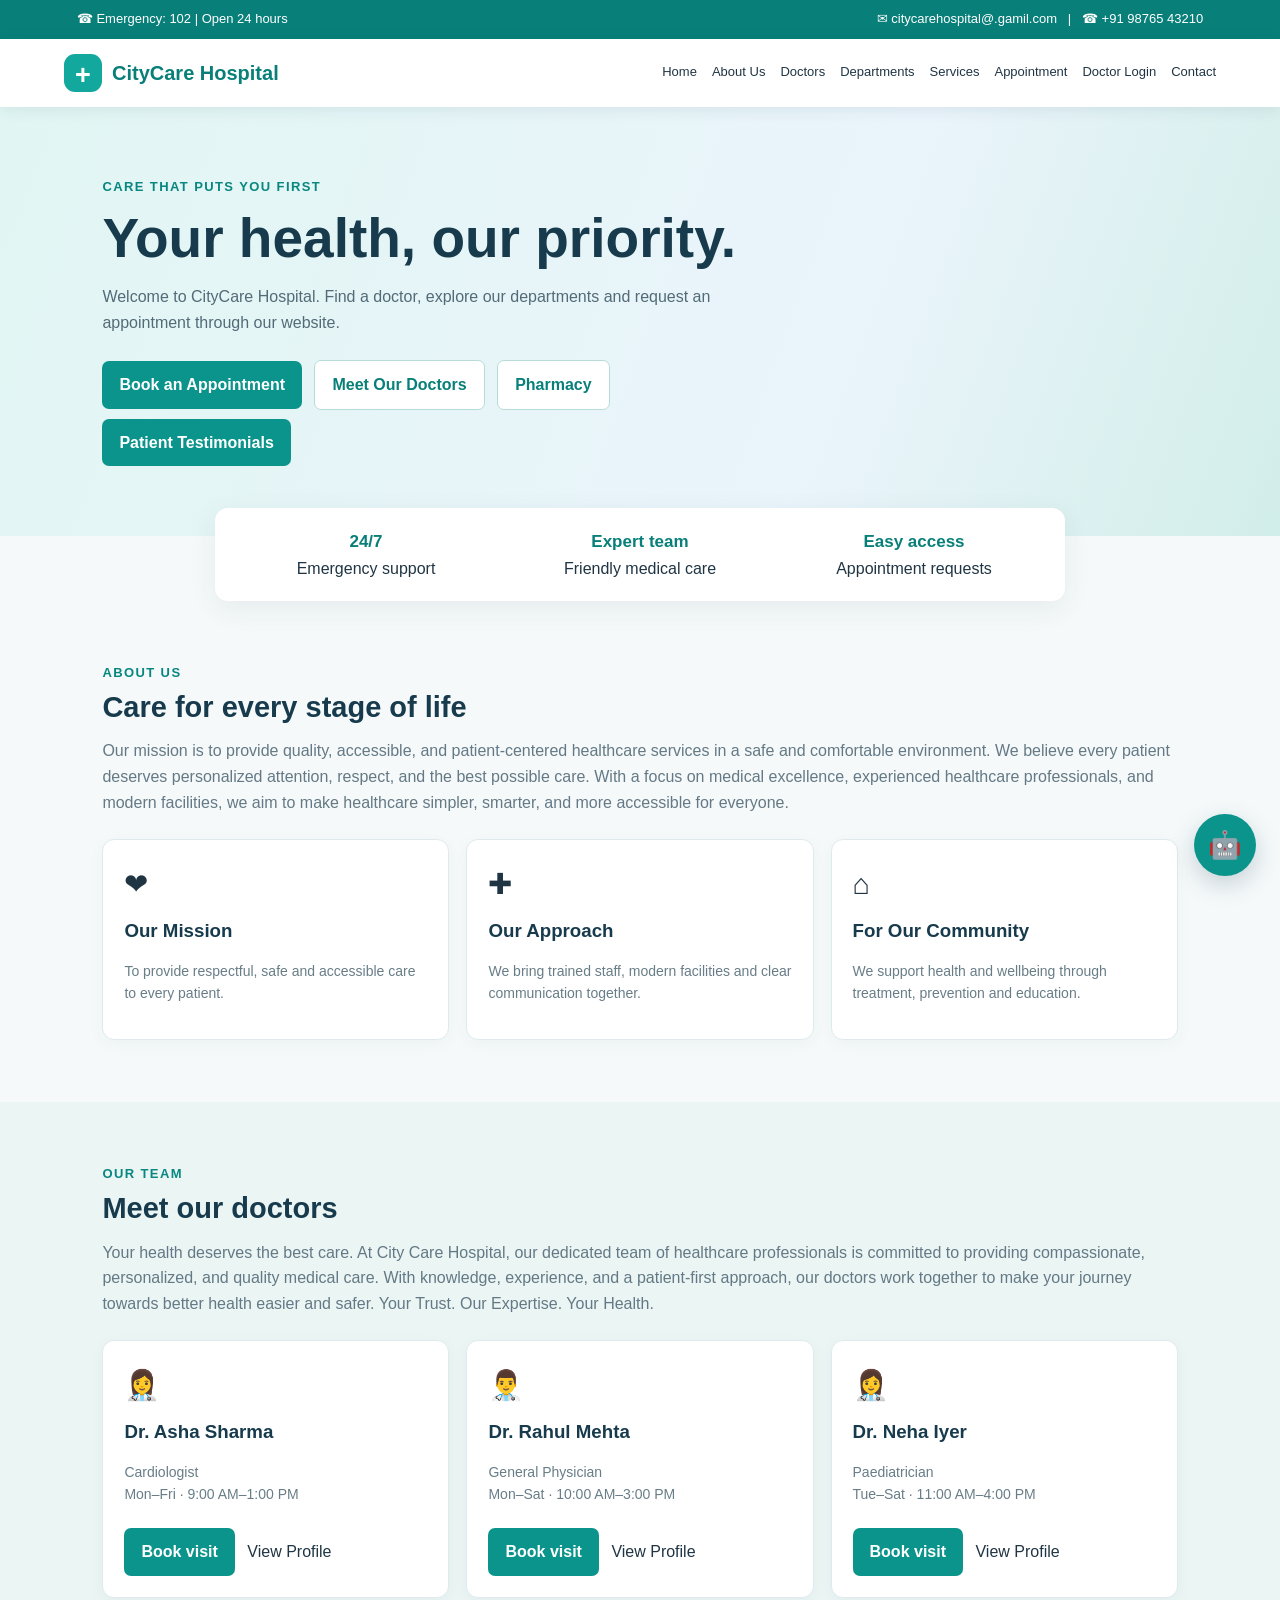
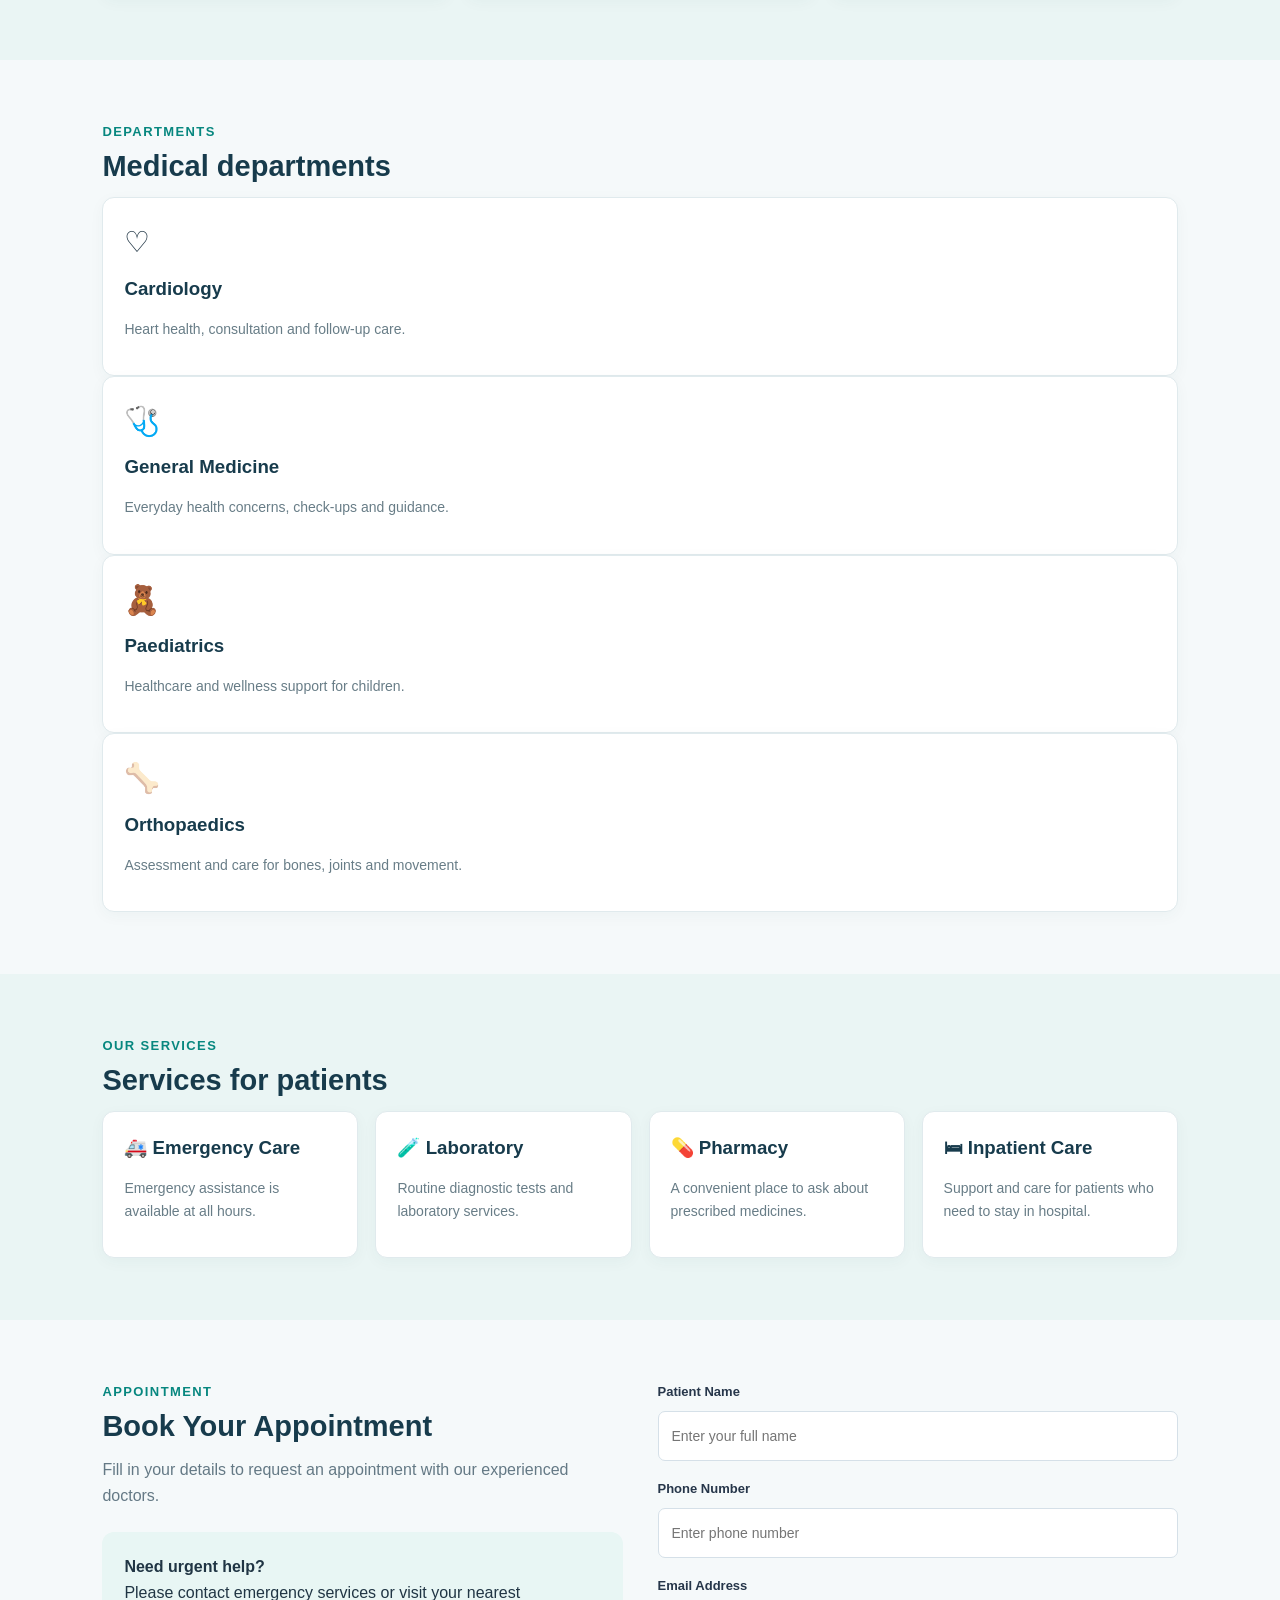
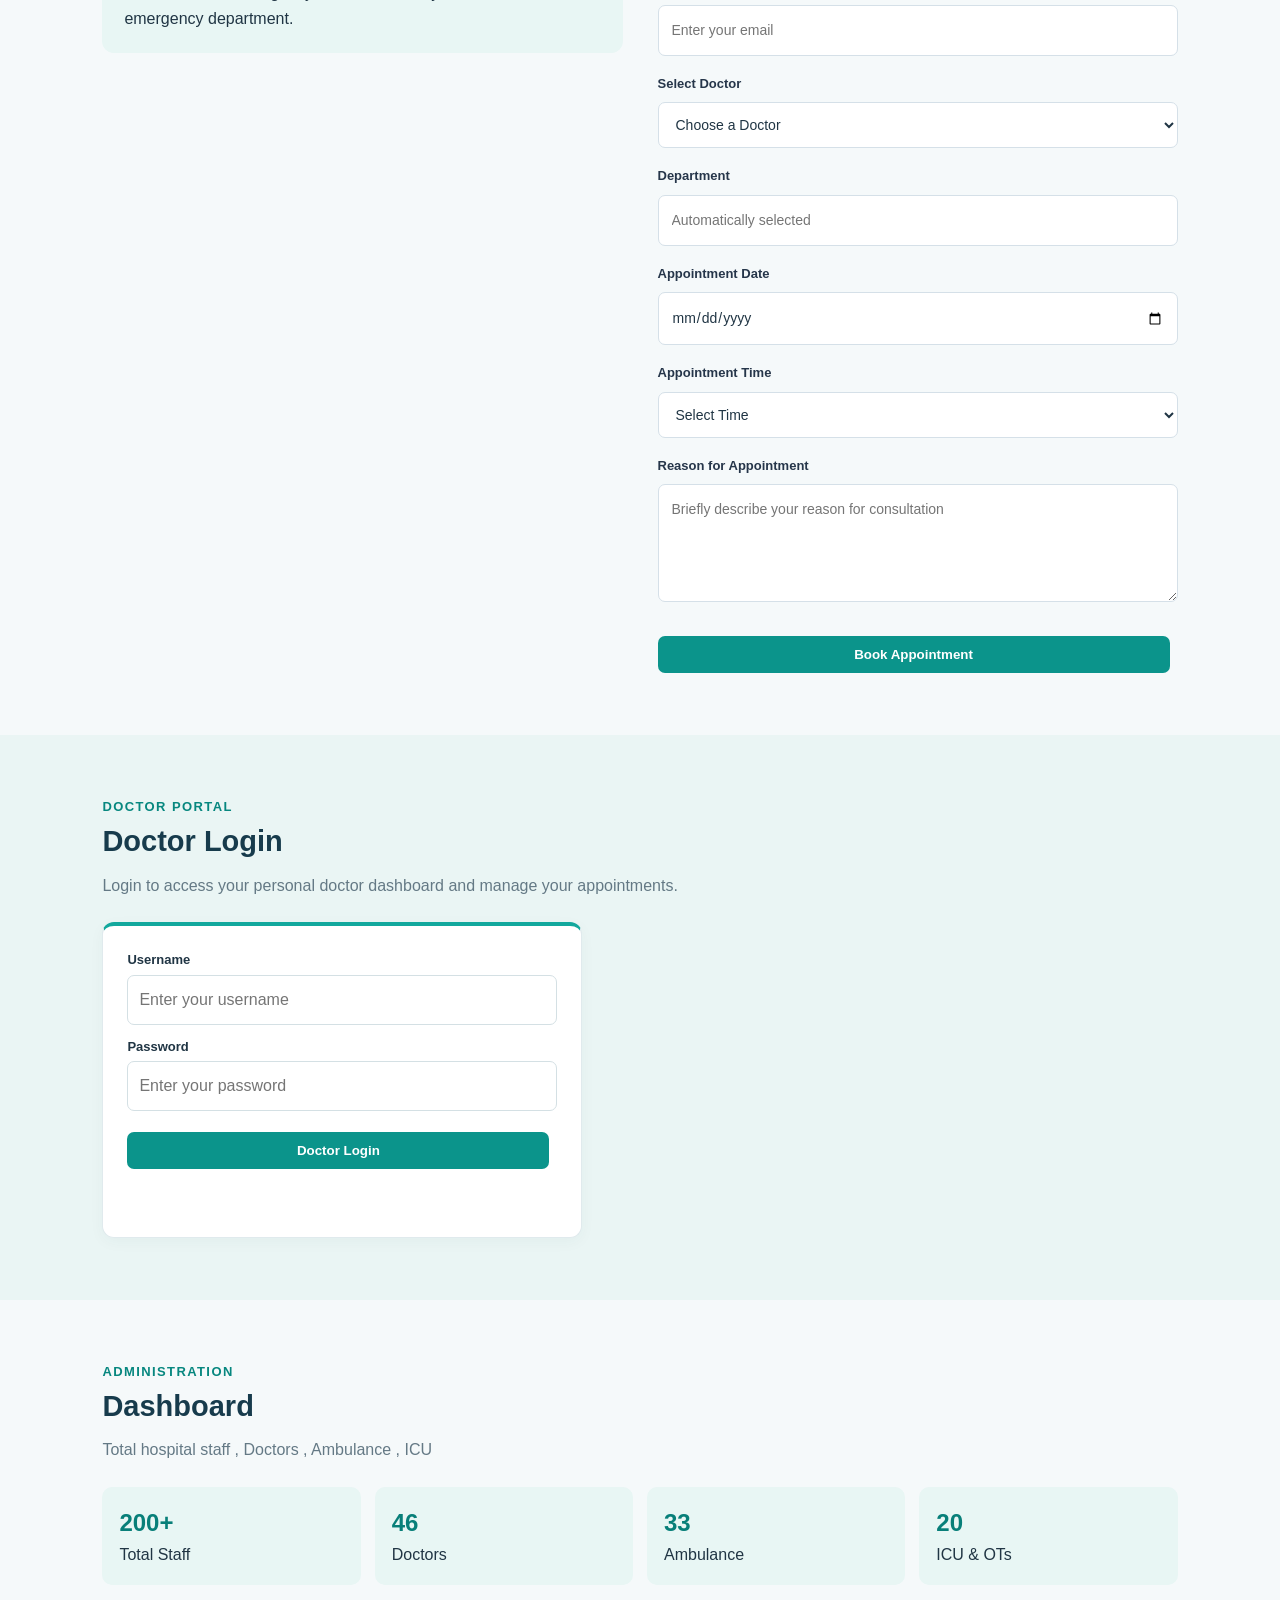
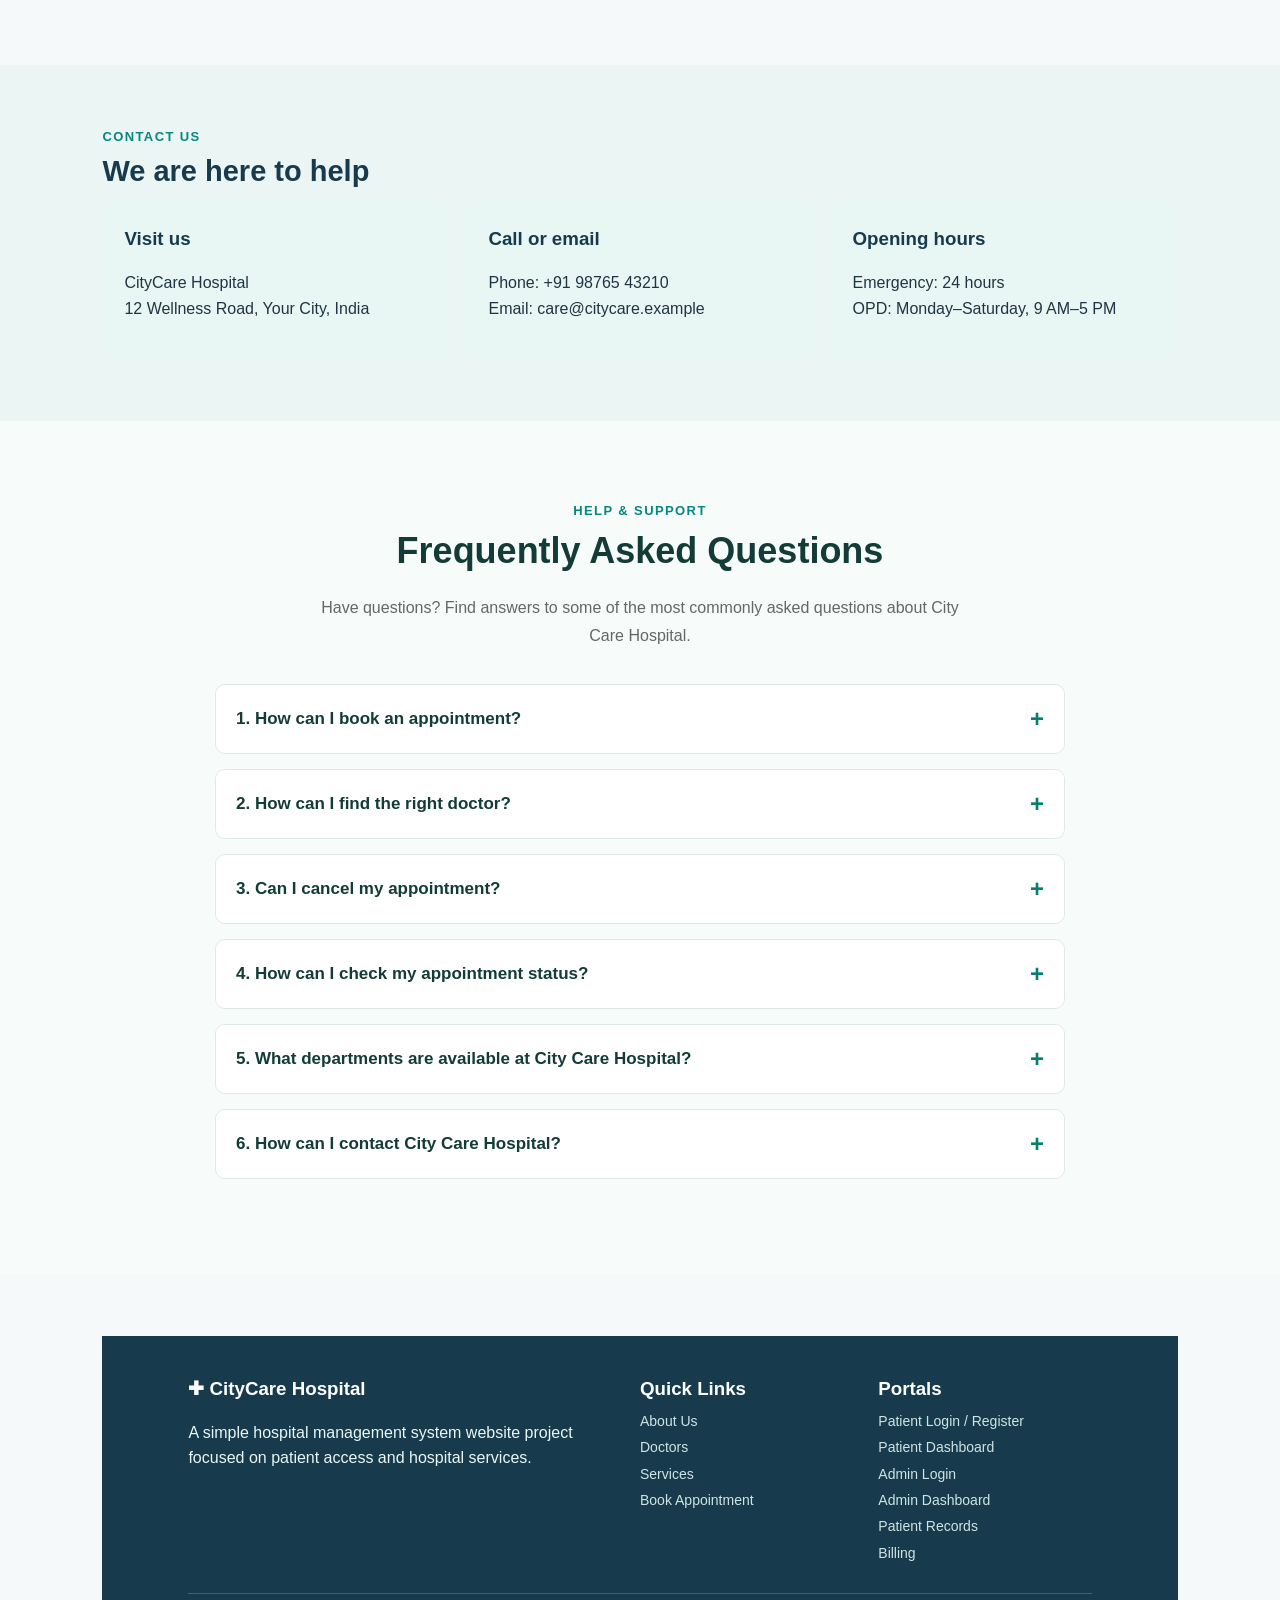
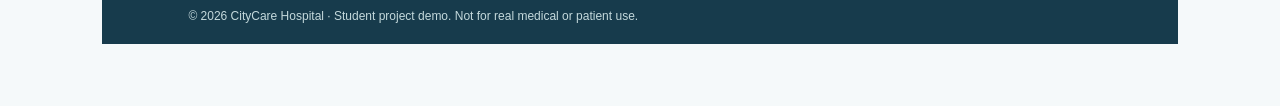
==== commit d0f20add: "Update index.html" ====
--- a/index.html
+++ b/index.html
@@ -41,6 +41,7 @@
         <a class="button" href="#appointment">Book an Appointment</a>
         <a class="button light" href="#doctors">Meet Our Doctors</a>
         <a class="button pharmacy" href="pharmacy.html"> Pharmacy </a>
+        <a class="button patient" href="patient-portal.html"> Patient Testimonials </a>
         </div>
     </section>
 
@@ -1356,4 +1357,4 @@
 <script src="FAQ.js"></script>
 
 </body>
-</html>+</html>
